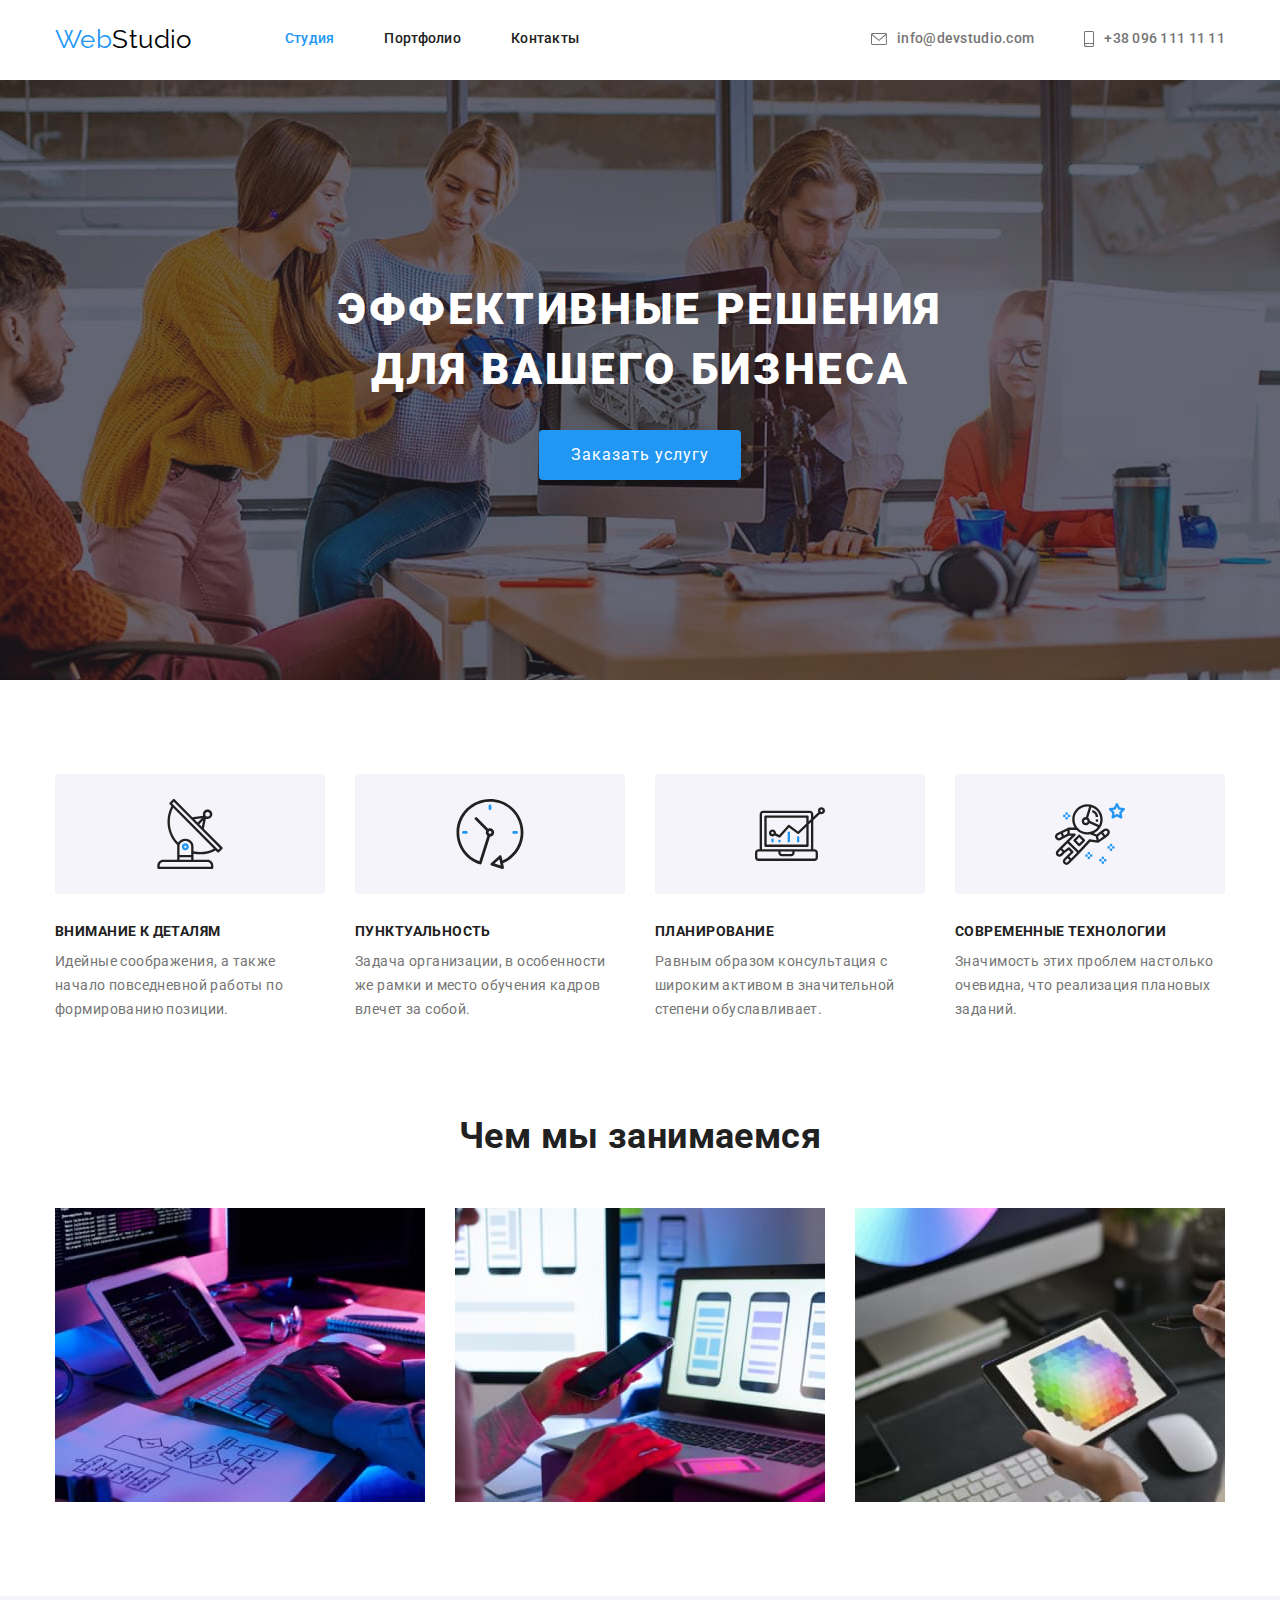
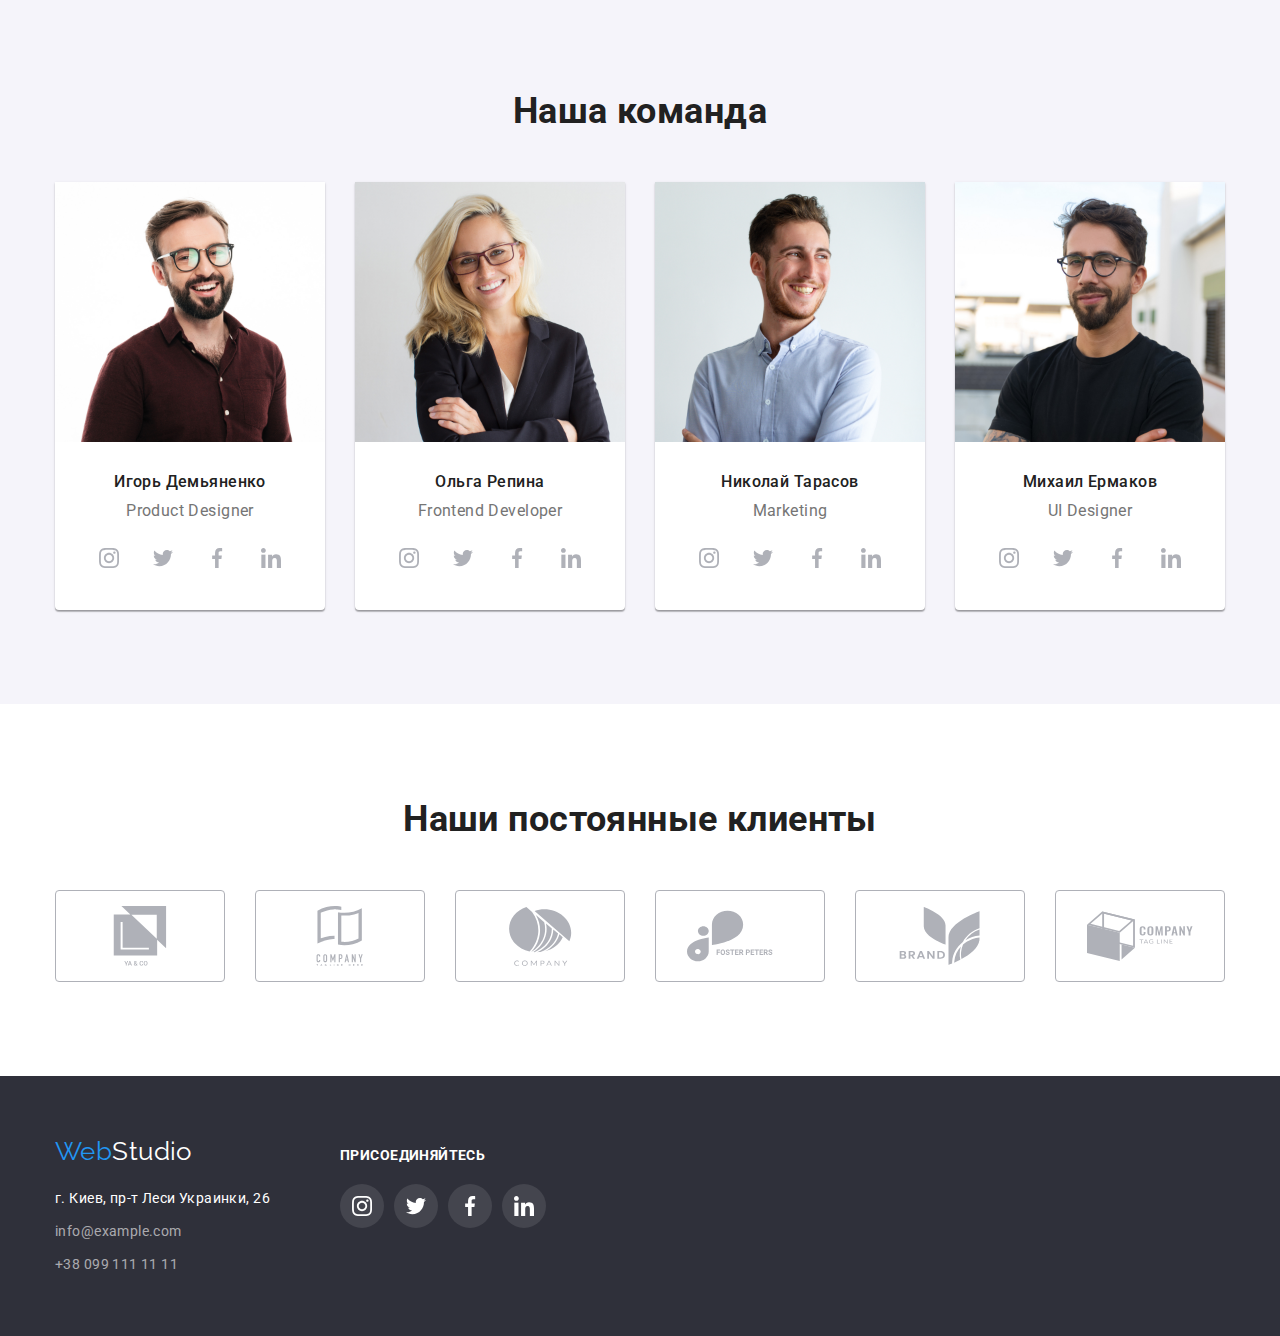
==== index.html @ 63ad3b5c "Initial commit" ====
<!DOCTYPE html>
<html lang="ru">
	<head>
		<meta charset="UTF-8" />
		<meta http-equiv="X-UA-Compatible" content="IE=edge" />
		<meta name="viewport" content="width=device-width, initial-scale=1.0" />
		<title>Document</title>
		<link rel="preconnect" href="https://fonts.googleapis.com" />
		<link rel="preconnect" href="https://fonts.gstatic.com" crossorigin />
		<link
			href="https://fonts.googleapis.com/css2?family=Montserrat:wght@300;700&family=Raleway:wght@700&family=Roboto:wght@400;500;700;900&display=swap"
			rel="stylesheet"
		/>
		<link rel="stylesheet" href="https://cdn.jsdelivr.net/npm/modern-normalize@1.0.0/modern-normalize.min.css" />
		<link rel="stylesheet" href="./css/styles.css" />
	</head>

	<body>
		<!-- HEADER -->
		<header class="page-header">
			<div class="container page-header-container">
				<nav class="page-nav">
					<a class="logo link" href="./index.html">Web<sp class="logo-black">Studio</sp> </a>

					<ul class="menu list">
						<li class="menu-item">
							<a class="menu-link current link" href="./index.html">Студия</a>
						</li>
						<li class="menu-item">
							<a class="menu-link link" href="./portfolio.html">Портфолио</a>
						</li>
						<li class="menu-item">
							<a class="menu-link link" href="">Контакты</a>
						</li>
					</ul>
				</nav>
				<!-- ======== -->
				<ul class="menu list">
					<li class="menu-item">
						<a class="menu-link contact link" href="mailto:info@devstudio.com">
							<svg class="menu-link-icon" width="16px" height="12px">
								<use href="./images/sprite.svg#icon-envelope"></use>
							</svg>
							info@devstudio.com</a
						>
					</li>
					<li class="menu-item">
						<a class="menu-link contact link" href="tel:+380961111111">
							<svg class="menu-link-icon" width="10px" height="16px">
								<use href="./images/sprite.svg#icon-smartphone"></use>
							</svg>
							+38 096 111 11 11</a
						>
					</li>
				</ul>
			</div>
		</header>

		<!-- MAIN  -->

		<main>
			<!-- H E R O -->
			<section class="hero">
				<div class="container">
					<h1 class="hero-title">Эффективные решения для вашего бизнеса</h1>

					<button class="hero-btn" type="button">Заказать услугу</button>
				</div>
			</section>

			<!-- LIST SPECIAL and OFFER -->

			<section class="section">
				<div class="container">
					<h2 class="visually-hidden">Особенности</h2>
					<ul class="special-list list">
						<li class="special-item">
							<div class="special-link">
								<svg class="special-link-icon" width="270px" height="120px">
									<use href="./images/sprite.svg#icon-antenna-1"></use>
								</svg>
							</div>
							<h3 class="special-title">Внимание к деталям</h3>
							<p class="special-text">
								Идейные соображения, а также начало повседневной работы по формированию позиции.
							</p>
						</li>
						<li class="special-item">
							<div class="special-link">
								<svg class="special-link-icon" width="270px" height="120px">
									<use href="./images/sprite.svg#icon-clock-1"></use>
								</svg>
							</div>
							<h3 class="special-title">Пунктуальность</h3>
							<p class="special-text">
								Задача организации, в особенности же рамки и место обучения кадров влечет за собой.
							</p>
						</li>
						<li class="special-item">
							<div class="special-link">
								<svg class="special-link-icon" width="270px" height="120px">
									<use href="./images/sprite.svg#icon-diagram-1"></use>
								</svg>
							</div>
							<h3 class="special-title">Планирование</h3>
							<p class="special-text">
								Равным образом консультация с широким активом в значительной степени обуславливает.
							</p>
						</li>
						<li class="special-item">
							<div class="special-link">
								<svg class="special-link-icon" width="270px" height="120px">
									<use href="./images/sprite.svg#icon-astronaut-1"></use>
								</svg>
							</div>
							<h3 class="special-title">Современные технологии</h3>
							<p class="special-text">Значимость этих проблем настолько очевидна, что реализация плановых заданий.</p>
						</li>
					</ul>
				</div>
			</section>

			<section class="section about">
				<div class="container">
					<h2 class="section-title">Чем мы занимаемся</h2>
					<ul class="offer-list list">
						<li class="offer-item">
							<img
								src="./images/staff/box1.jpg"
								alt="человек работает с планшетом и компьютером"
								width="370"
								height="294"
							/>
						</li>
						<li class="offer-item">
							<img src="./images/staff/box2.jpg" alt="человек работает с ноутом и телефоном" width="370" height="294" />
						</li>
						<li class="offer-item">
							<img
								src="./images/staff/box3.jpg"
								alt="человек работает с графическим редактором"
								width="370"
								height="294"
							/>
						</li>
					</ul>
				</div>
			</section>

			<!-- LIST TEAM -->

			<section class="section team">
				<div class="container">
					<h2 class="section-title">Наша команда</h2>
					<ul class="team-list list">
						<li class="team-item">
							<img src="./images/emploement/empl01.jpg" alt="фото Игорь Демьяненко" width="270" height="260" />
							<h3 class="team-man">Игорь Демьяненко</h3>
							<p class="team-spec">Product Designer</p>

							<ul class="team-social-list list">
								<li class="team-social-item">
									<a class="team-social-link link" href="">
										<svg class="team-social-icon">
											<use href="./images/sprite.svg#icon-instagram-2"></use>
										</svg>
									</a>
								</li>
								<li>
									<a class="team-social-link link" href="">
										<svg class="team-social-icon">
											<use href="./images/sprite.svg#icon-twitter-1"></use>
										</svg>
									</a>
								</li>
								<li>
									<a class="team-social-link link" href="">
										<svg class="team-social-icon">
											<use href="./images/sprite.svg#icon-facebook-1"></use>
										</svg>
									</a>
								</li>
								<li>
									<a class="team-social-link link" href="">
										<svg class="team-social-icon">
											<use href="./images/sprite.svg#icon-linkedin-1"></use>
										</svg>
									</a>
								</li>
							</ul>
						</li>

						<li class="team-item">
							<img src="./images/emploement/empl02.jpg" alt="фото Ольга Репина" width="270" height="260" />
							<h3 class="team-man">Ольга Репина</h3>
							<p class="team-spec">Frontend Developer</p>
							<ul class="team-social-list list">
								<li class="team-social-item">
									<a class="team-social-link link" href="">
										<svg class="team-social-icon">
											<use href="./images/sprite.svg#icon-instagram-2"></use>
										</svg>
									</a>
								</li>
								<li>
									<a class="team-social-link link" href="">
										<svg class="team-social-icon">
											<use href="./images/sprite.svg#icon-twitter-1"></use>
										</svg>
									</a>
								</li>
								<li>
									<a class="team-social-link link" href="">
										<svg class="team-social-icon">
											<use href="./images/sprite.svg#icon-facebook-1"></use>
										</svg>
									</a>
								</li>
								<li>
									<a class="team-social-link link" href="">
										<svg class="team-social-icon">
											<use href="./images/sprite.svg#icon-linkedin-1"></use>
										</svg>
									</a>
								</li>
							</ul>
						</li>
						<li class="team-item">
							<img src="./images/emploement/empl03.jpg" alt="фото Николай Тарасов" width="270" height="260" />
							<h3 class="team-man">Николай Тарасов</h3>
							<p class="team-spec">Marketing</p>
							<ul class="team-social-list list">
								<li class="team-social-item">
									<a class="team-social-link link" href="">
										<svg class="team-social-icon">
											<use href="./images/sprite.svg#icon-instagram-2"></use>
										</svg>
									</a>
								</li>
								<li>
									<a class="team-social-link link" href="">
										<svg class="team-social-icon">
											<use href="./images/sprite.svg#icon-twitter-1"></use>
										</svg>
									</a>
								</li>
								<li>
									<a class="team-social-link link" href="">
										<svg class="team-social-icon">
											<use href="./images/sprite.svg#icon-facebook-1"></use>
										</svg>
									</a>
								</li>
								<li>
									<a class="team-social-link link" href="">
										<svg class="team-social-icon">
											<use href="./images/sprite.svg#icon-linkedin-1"></use>
										</svg>
									</a>
								</li>
							</ul>
						</li>
						<li class="team-item">
							<img src="./images/emploement/empl04.jpg" alt="фото Михаил Ермаков" width="270" height="260" />
							<h3 class="team-man">Михаил Ермаков</h3>
							<p class="team-spec">UI Designer</p>
							<ul class="team-social-list list">
								<li class="team-social-item">
									<a class="team-social-link link" href="">
										<svg class="team-social-icon">
											<use href="./images/sprite.svg#icon-instagram-2"></use>
										</svg>
									</a>
								</li>
								<li>
									<a class="team-social-link link" href="">
										<svg class="team-social-icon">
											<use href="./images/sprite.svg#icon-twitter-1"></use>
										</svg>
									</a>
								</li>
								<li>
									<a class="team-social-link link" href="">
										<svg class="team-social-icon">
											<use href="./images/sprite.svg#icon-facebook-1"></use>
										</svg>
									</a>
								</li>
								<li>
									<a class="team-social-link link" href="">
										<svg class="team-social-icon">
											<use href="./images/sprite.svg#icon-linkedin-1"></use>
										</svg>
									</a>
								</li>
							</ul>
						</li>
					</ul>
				</div>
			</section>

			<section class="section">
				<div class="container">
					<h2 class="section-title">Наши постоянные клиенты</h2>
					<ul class="clients-list list">
						<li class="clients-item-">
							<a class="clients-link" href="">
								<svg class="clients-icon">
									<use href="./images/sprite.svg#icon-group"></use>
								</svg>
							</a>
						</li>
						<li class="clients-item-">
							<a class="clients-link" href="">
								<svg class="clients-icon">
									<use href="./images/sprite.svg#icon-group-1"></use>
								</svg>
							</a>
						</li>
						<li class="clients-item-">
							<a class="clients-link" href="">
								<svg class="clients-icon">
									<use href="./images/sprite.svg#icon-group-2"></use>
								</svg>
							</a>
						</li>
						<li class="clients-item-">
							<a class="clients-link" href="">
								<svg class="clients-icon">
									<use href="./images/sprite.svg#icon-group-3"></use>
								</svg>
							</a>
						</li>
						<li class="clients-item-">
							<a class="clients-link" href="">
								<svg class="clients-icon">
									<use href="./images/sprite.svg#icon-group-4"></use>
								</svg>
							</a>
						</li>
						<li class="clients-item-">
							<a class="clients-link" href="">
								<svg class="clients-icon">
									<use href="./images/sprite.svg#icon-group6"></use>
								</svg>
							</a>
						</li>
					</ul>
				</div>
			</section>
		</main>

		<!-- FOOTER -->

		<footer class="footer">
			<div class="container footer-address-social">
				<div>
					<a class="logo link" href="./index.html">Web<sp class="logo-white">Studio</sp> </a>
					<address>
						<ul class="list">
							<li class="footer-link">
								<a
									class="adress-linkmap link"
									href="https://goo.gl/maps/qfytmngrcNCvskHWA"
									target="_blank"
									rel="noopener noreferer"
									>г. Киев, пр-т Леси Украинки, 26</a
								>
							</li>
							<li class="footer-link">
								<a class="adress-link link" href="mailto:info@example.com">info@example.com</a>
							</li>
							<li class="footer-link">
								<a class="adress-link link" href="tel:+380991111111">+38 099 111 11 11</a>
							</li>
						</ul>
					</address>
				</div>

				<div class="social">
					<h3 class="social-title">присоединяйтесь</h3>
					<ul class="social-list list">
						<li class="social-item">
							<a class="social-link link" href="">
								<svg class="social-item-logo">
									<use href="./images/sprite.svg#icon-instagram-2"></use>
								</svg>
							</a>
						</li>
						<li class="social-item">
							<a class="social-link link" href="">
								<svg class="social-item-logo">
									<use href="./images/sprite.svg#icon-twitter-1"></use>
								</svg>
							</a>
						</li>
						<li class="social-item">
							<a class="social-link link" href="">
								<svg class="social-item-logo">
									<use href="./images/sprite.svg#icon-facebook-1"></use>
								</svg>
							</a>
						</li>
						<li class="social-item">
							<a class="social-link link" href="">
								<svg class="social-item-logo">
									<use href="./images/sprite.svg#icon-linkedin-1"></use>
								</svg>
							</a>
						</li>
					</ul>
				</div>
			</div>
		</footer>
	</body>

	<!--  -->
</html>
---- css/styles.css ----
/* ====== Variables========================== */

:root {
	--primery-text-color: #212121;
	--secondary-text-color: #757575;
	--third-text-color: #ffffff;
	--accent-color: #2196f3;
	--primery-backgraund-color: #ffffff;
	--secondary-backgraund-color: #2f303a;
	--third-backgraund-color: #f5f4fa;
	--fours-text-color: #afb1b8;
	--icon-bg-color: rgba(255, 255, 255, 0.1);
}

/* =========== Reseting Geometry and Styles ========== */
h1,
h2,
h3,
h4,
p {
	margin-top: 0;
	margin-bottom: 0;
}

ul,
ol {
	margin-top: 0;
	margin-bottom: 0;
	padding-left: 0;
}

img {
	display: block;
}

button {
	cursor: pointer;
	border: none;
}

.list {
	list-style: none;
}
.link {
	text-decoration: none;
}

/* ======== General Styles ============================== */

body {
	font-family: "Roboto", sans-serif;
	font-size: 14px;
	letter-spacing: 0.03em;
	color: var(--primery-text-color);
	background-color: var(--primery-backgraund-color);
}

.dark-box {
	background-color: var(--secondary-backgraund-color);
}

.grey-box {
	background-color: var(--third-backgraund-color);
}

.container {
	width: 1200px;
	margin-left: auto;
	margin-right: auto;
	padding-left: 15px;
	padding-right: 15px;
}

.section {
	padding-top: 94px;
	padding-bottom: 94px;
}

/* =======HEADER=================== */

.logo-black {
	color: black;
}

.logo-white {
	color: var(--third-text-color);
}

.logo {
	/* outline: 1px solid red; */
	margin-right: 93px;
	font-family: "Raleway";
	font-size: 26px;
	line-height: 1.19;
	color: var(--accent-color);
}

.page-header {
	padding-top: 24px;
	padding-bottom: 25px;
}
.page-header-container {
	display: flex;
	align-items: center;
	justify-content: space-between;
}

.page-nav {
	display: flex;
}

.menu {
	display: flex;
	align-items: center;
}

.menu-link {
	display: flex;
	align-items: center;
	margin-left: auto;
	font-weight: 500;
	line-height: 1.14;
	letter-spacing: 0.02em;
	color: var(--primery-text-color);
}

.menu-link:not(:last-child),
.menu-item:not(:last-child) {
	margin-right: 50px;
}

.contact {
	color: var(--secondary-text-color);
}

.menu-item .current,
.menu-link:hover,
.menu-link:focus {
	color: var(--accent-color);
}

.menu-link-icon {
	margin-right: 10px;
	fill: currentColor;
}

.border {
	border-top: 1px solid #ececec;
}

/* ==========HERO================ */

.hero {
	margin-left: auto;
	margin-right: auto;
	padding-top: 200px;
	padding-bottom: 200px;
	text-align: center;
	background-image: linear-gradient(to right, rgba(47, 48, 58, 0.4), rgba(47, 48, 58, 0.4)),
		url("../images/hero/hero.jpg");
	background-color: var(--secondary-backgraund-color);
	max-width: 1600px;
	background-repeat: no-repeat;
	background-position: center;
	background-size: cover;
}

.hero-title {
	margin-left: auto;
	margin-right: auto;
	width: 696px;
	font-weight: 900;
	font-size: 44px;
	line-height: 1.36;
	letter-spacing: 0.06em;
	text-transform: uppercase;
	color: var(--third-text-color);
}

.hero-btn {
	padding-top: 10px;
	padding-bottom: 10px;
	padding-right: 32px;
	padding-left: 32px;
	margin-top: 30px;
	font-size: 16px;
	line-height: 1.88;
	letter-spacing: 0.06em;
	background: var(--accent-color);
	color: var(--third-text-color);
	box-shadow: 0px 4px 4px rgba(0, 0, 0, 0.15);
	border-radius: 4px;
}

.hero-btn:active {
	background-color: #188ce8;
	box-shadow: 0px 4px 4px rgba(0, 0, 0, 0.15);
	border-radius: 4px;
}

/* ========SPECIAL================ */

.visually-hidden {
	position: absolute;
	width: 1px;
	height: 1px;
	margin: -1px;
	border: 0;
	padding: 0;

	white-space: nowrap;
	clip-path: inset(100%);
	clip: rect(0 0 0 0);
	overflow: hidden;
}

.special-list {
	display: flex;
	flex-wrap: wrap;
	gap: 30px;
	/* margin-bottom: 94px; */
}

.special-item {
	flex-basis: calc((100% - 90px) / 4);
}
.special-title {
	margin-bottom: 10px;
	font-size: 14px;
	line-height: 1.14;
	text-transform: uppercase;
}

.special-text {
	line-height: 1.71;
	font-style: normal;
	color: var(--secondary-text-color);
}

.special-link {
	display: flex;
	flex-wrap: wrap;
	align-content: center;
	justify-content: center;
	height: 120px;
	background: var(--third-backgraund-color);
	border-radius: 4px;
	margin-bottom: 30px;
}

.special-link-icon {
	display: flex;
	flex-wrap: wrap;
	width: 70px;
	height: 70px;
}
/* ==============LIST OFFER=========== */

.about {
	padding-top: 0px;
}

.offer-list {
	display: flex;
	gap: 30px;
	/* outline: 1px solid red; */
}

.offer-item {
	flex-basis: calc((100% - 60px) / 3);
}
/* ==============TEAM================ */

.team {
	background-color: var(--third-backgraund-color);
}

.section-title {
	margin-bottom: 50px;
	font-size: 36px;
	line-height: 1.17;
	text-align: center;
}

.team-list {
	display: flex;
	flex-wrap: wrap;
	gap: 30px;
	/* outline: 1px solid red; */
}

.team-item {
	background-color: var(--primery-backgraund-color);
	flex-basis: calc((100% - 90px) / 4);
	box-shadow: 0px 1px 3px rgba(0, 0, 0, 0.12), 0px 1px 1px rgba(0, 0, 0, 0.14), 0px 2px 1px rgba(0, 0, 0, 0.2);
	border-radius: 0px 0px 4px 4px;
}

.team-man {
	padding-top: 30px;
	font-weight: 500;
	font-size: 16px;
	line-height: 1.19;
	text-align: center;
}

.team-spec {
	margin-top: 10px;
	margin-bottom: 16px;
	/* padding-bottom: 30px; */
	font-size: 16px;
	line-height: 1.19;
	text-align: center;
	color: var(--secondary-text-color);
}

.team-social-list {
	display: flex;
	gap: 10px;
	justify-content: center;
	margin: 0px;
	padding-bottom: 30px;
}

.team-social-link {
	/* outline: 1px solid red; */
	display: flex;
	width: 44px;
	height: 44px;
	border-radius: 50%;
	justify-content: center;
	align-items: center;
	fill: var(--fours-text-color);
}

.team-social-icon {
	width: 20px;
	height: 20px;
}

.team-social-link:hover,
.team-social-link:focus {
	fill: var(--primery-backgraund-color);
	background-color: var(--accent-color);
}

/* ========ПОСТОЯННЫЕ КЛИЕНТЫ=========== */

.clients-list {
	/* outline: 1px solid teal; */
	display: flex;
	gap: 30px;
	justify-content: center;
}

.clients-link {
	display: flex;
	width: 170px;
	height: 92px;
	justify-content: center;
	align-items: center;
	fill: var(--fours-text-color);
	border-radius: 4px;
	border: 1px solid var(--fours-text-color);
}

.clients-icon {
	width: 106px;
	height: 60px;
	/* outline: 1px solid teal; */
}

.clients-link:hover,
.clients-link:focus {
	fill: var(--accent-color);
	border: 1px solid var(--accent-color);
}

/* =============FOOTER================= */

.footer .logo {
	display: block;
	margin-right: 0px;
	margin-bottom: 20px;
}

.footer {
	padding-top: 60px;
	padding-bottom: 59px;
	background-color: var(--secondary-backgraund-color);
}

.footer-link:not(:last-child) {
	display: block;
	margin-bottom: 9px;
}

.adress-linkmap {
	font-style: normal;
	line-height: 1.71;
	color: var(--third-text-color);
}

.adress-link {
	font-style: normal;
	line-height: 1.71;
	color: rgba(255, 255, 255, 0.6);
}

.adress-link:hover,
.adress-link:focus {
	color: var(--accent-color);
}

/* ---------------------------- */
.footer-address-social {
	display: flex;
	align-items: baseline;
}

.social {
	margin-left: 70px;
}

.social-title {
	margin-bottom: 20px;
	font-size: 14px;
	line-height: 1.14;
	text-transform: uppercase;
	font-style: normal;
	color: var(--third-text-color);
}

.social-list {
	display: flex;
	flex-wrap: wrap;
	align-items: center;
	justify-content: center;
	gap: 10px;
}

.social-link {
	width: 44px;
	height: 44px;
	border-radius: 50%;
	display: flex;
	flex-wrap: wrap;
	align-content: center;
	justify-content: center;
	fill: var(--third-text-color);
}

.social-item {
	display: flex;
	flex-wrap: wrap;
	width: 44px;
	height: 44px;
	border-radius: 50%;
	background: var(--icon-bg-color);
}

.social-item-logo {
	width: 20px;
	height: 20px;
}

.social-link:hover,
.social-link:focus {
	background: var(--accent-color);
}

/* =============PORTFOLIO============= */

.portfolio-filtr {
	display: flex;
	flex-wrap: wrap;
	justify-content: center;
	margin-bottom: 50px;
	outline: #757575;
}

.portfolio-filtr-item:not(:last-child) {
	margin-right: 8px;
}

.portfolio-filtr .current {
	color: var(--third-text-color);
	background: var(--accent-color);

	/* box-shadow: 0px 3px 1px rgba(0, 0, 0, 0, 0px 1px 2px rgba(0, 0, 0, 0.08), 0px 22px rgba(0, 0, 0, 0.12); */
	/* border-radius: 4px; */
}

.portfolio-btn {
	padding: 6px 22px;
	font-family: "Roboto";
	font-style: normal;
	font-weight: 500;
	font-size: 16px;
	line-height: 1.62;
	text-align: center;
	letter-spacing: 0.03em;
	background: var(--third-backgraund-color);
	border-radius: 4px;
}

.portfolio-btn:hover,
.portfolio-btn:focus {
	background: var(--accent-color);
	color: var(--third-text-color);

	box-shadow: 0px 3px 1px rgba(0, 0, 0, 0.1), 0px 1px 2px rgba(0, 0, 0, 0.08), 0px 2px 2px rgba(0, 0, 0, 0.12);
	border-radius: 4px;
}

.portfolio-list {
	display: flex;
	flex-wrap: wrap;
	gap: 30px;
}

.portfolio-link-items {
	width: calc((100% - 60px) / 3);
	border: 1px solid #ececec;
}

.portfolio-name {
	padding-top: 20px;
	padding-left: 24px;
	margin-bottom: 2px;
	font-size: 18px;
	line-height: 2;
	letter-spacing: 0.06em;
	color: var(--primery-text-color);
}

.portfolio-namefiltr {
	padding-bottom: 20px;
	padding-left: 24px;
	font-size: 16px;
	line-height: 1.88;
	color: var(--secondary-text-color);
}

.portfolio-link {
	display: block;
	max-width: 100%;
	background-color: var(--primery-backgraund-color);
}

.portfolio-link:hover,
.portfolio-link:focus {
	box-shadow: 0px 1px 1px rgba(0, 0, 0, 0.12), 0px 4px 4px rgba(0, 0, 0, 0.06), 1px 4px 6px rgba(0, 0, 0, 0.16);
}
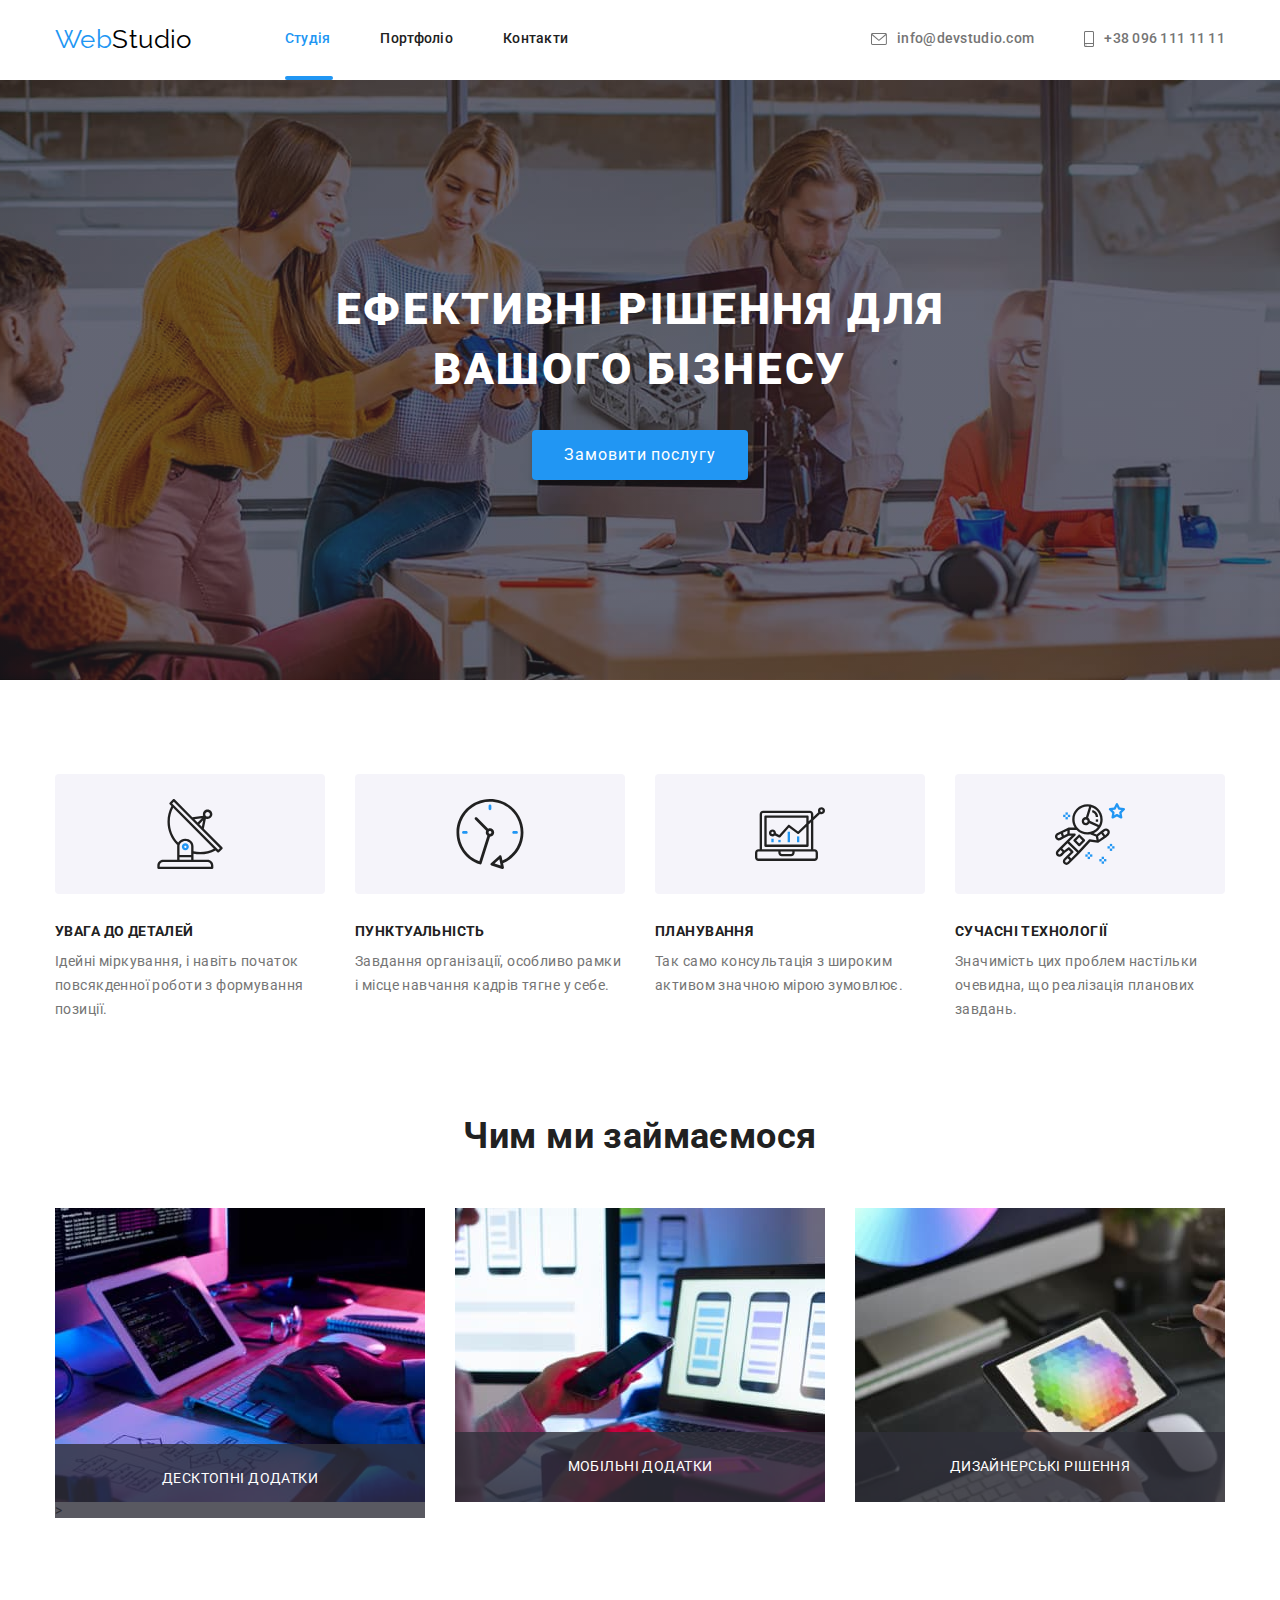
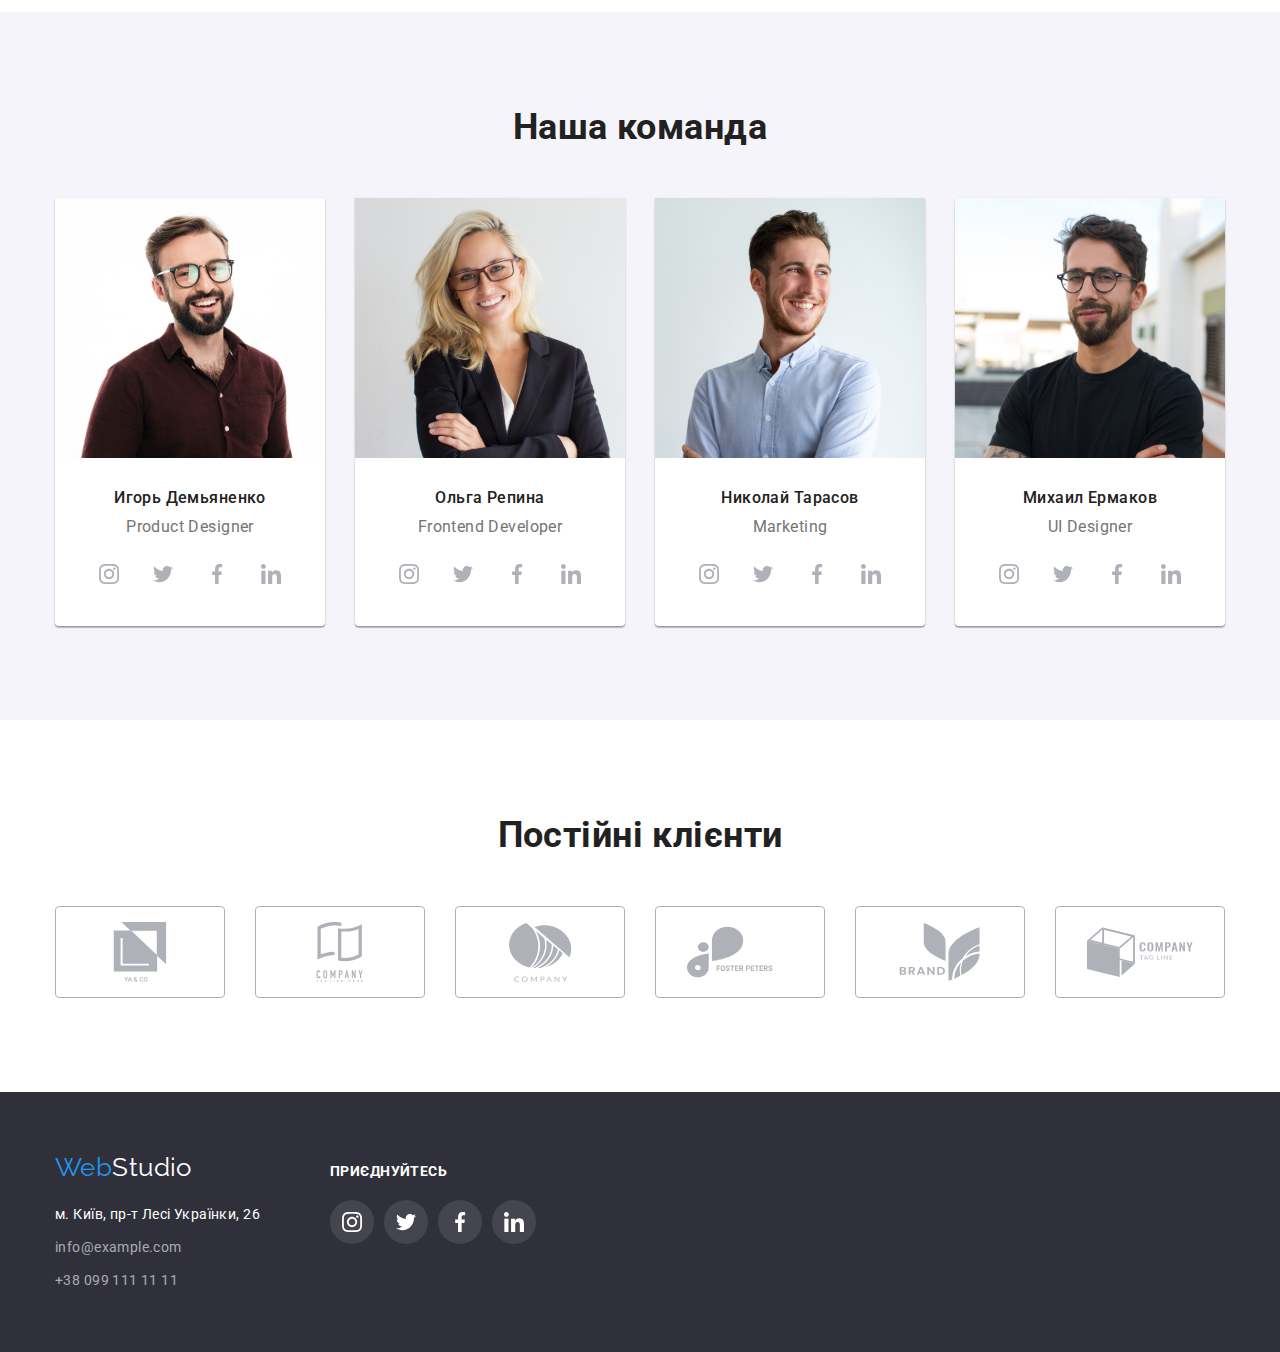
==== commit 66846a28: "HW-5" ====
--- a/index.html
+++ b/index.html
@@ -24,13 +24,13 @@
 
 					<ul class="menu list">
 						<li class="menu-item">
-							<a class="menu-link current link" href="./index.html">Студия</a>
+							<a class="menu-link current link" href="./index.html">Студія</a>
 						</li>
 						<li class="menu-item">
-							<a class="menu-link link" href="./portfolio.html">Портфолио</a>
+							<a class="menu-link link" href="./portfolio.html">Портфоліо</a>
 						</li>
 						<li class="menu-item">
-							<a class="menu-link link" href="">Контакты</a>
+							<a class="menu-link link" href="">Контакти</a>
 						</li>
 					</ul>
 				</nav>
@@ -62,9 +62,9 @@
 			<!-- H E R O -->
 			<section class="hero">
 				<div class="container">
-					<h1 class="hero-title">Эффективные решения для вашего бизнеса</h1>
-
-					<button class="hero-btn" type="button">Заказать услугу</button>
+					<h1 class="hero-title">Ефективні рішення для вашого бізнесу</h1>
+
+					<button class="hero-btn" data-modal-open type="button">Замовити послугу</button>
 				</div>
 			</section>
 
@@ -80,10 +80,8 @@
 									<use href="./images/sprite.svg#icon-antenna-1"></use>
 								</svg>
 							</div>
-							<h3 class="special-title">Внимание к деталям</h3>
-							<p class="special-text">
-								Идейные соображения, а также начало повседневной работы по формированию позиции.
-							</p>
+							<h3 class="special-title">УВАГА ДО ДЕТАЛЕЙ</h3>
+							<p class="special-text">Ідейні міркування, і навіть початок повсякденної роботи з формування позиції.</p>
 						</li>
 						<li class="special-item">
 							<div class="special-link">
@@ -91,10 +89,8 @@
 									<use href="./images/sprite.svg#icon-clock-1"></use>
 								</svg>
 							</div>
-							<h3 class="special-title">Пунктуальность</h3>
-							<p class="special-text">
-								Задача организации, в особенности же рамки и место обучения кадров влечет за собой.
-							</p>
+							<h3 class="special-title">ПУНКТУАЛЬНІСТЬ</h3>
+							<p class="special-text">Завдання організації, особливо рамки і місце навчання кадрів тягне у себе.</p>
 						</li>
 						<li class="special-item">
 							<div class="special-link">
@@ -102,10 +98,8 @@
 									<use href="./images/sprite.svg#icon-diagram-1"></use>
 								</svg>
 							</div>
-							<h3 class="special-title">Планирование</h3>
-							<p class="special-text">
-								Равным образом консультация с широким активом в значительной степени обуславливает.
-							</p>
+							<h3 class="special-title">ПЛАНУВАННЯ</h3>
+							<p class="special-text">Так само консультація з широким активом значною мірою зумовлює.</p>
 						</li>
 						<li class="special-item">
 							<div class="special-link">
@@ -113,8 +107,8 @@
 									<use href="./images/sprite.svg#icon-astronaut-1"></use>
 								</svg>
 							</div>
-							<h3 class="special-title">Современные технологии</h3>
-							<p class="special-text">Значимость этих проблем настолько очевидна, что реализация плановых заданий.</p>
+							<h3 class="special-title">СУЧАСНІ ТЕХНОЛОГІЇ</h3>
+							<p class="special-text">Значимість цих проблем настільки очевидна, що реалізація планових завдань.</p>
 						</li>
 					</ul>
 				</div>
@@ -122,26 +116,26 @@
 
 			<section class="section about">
 				<div class="container">
-					<h2 class="section-title">Чем мы занимаемся</h2>
+					<h2 class="section-title">Чим ми займаємося</h2>
 					<ul class="offer-list list">
 						<li class="offer-item">
-							<img
-								src="./images/staff/box1.jpg"
-								alt="человек работает с планшетом и компьютером"
-								width="370"
-								height="294"
-							/>
+							<div class="ofer-thumb">
+								<img src="./images/staff/box1.jpg" alt="Десктопні додатки" width="370" height="294" />
+								<p class="ofer-overlay">Десктопні додатки</p>
+								>
+							</div>
 						</li>
 						<li class="offer-item">
-							<img src="./images/staff/box2.jpg" alt="человек работает с ноутом и телефоном" width="370" height="294" />
+							<div class="ofer-thumb">
+								<img src="./images/staff/box2.jpg" alt="Мобільні додатки" width="370" height="294" />
+								<p class="ofer-overlay">Мобільні додатки</p>
+							</div>
 						</li>
 						<li class="offer-item">
-							<img
-								src="./images/staff/box3.jpg"
-								alt="человек работает с графическим редактором"
-								width="370"
-								height="294"
-							/>
+							<div class="ofer-thumb">
+								<img src="./images/staff/box3.jpg" alt="Дизайнерські рішення" width="370" height="294" />
+								<p class="ofer-overlay">Дизайнерські рішення</p>
+							</div>
 						</li>
 					</ul>
 				</div>
@@ -301,7 +295,7 @@
 
 			<section class="section">
 				<div class="container">
-					<h2 class="section-title">Наши постоянные клиенты</h2>
+					<h2 class="section-title">Постійні клієнти</h2>
 					<ul class="clients-list list">
 						<li class="clients-item-">
 							<a class="clients-link" href="">
@@ -364,7 +358,7 @@
 									href="https://goo.gl/maps/qfytmngrcNCvskHWA"
 									target="_blank"
 									rel="noopener noreferer"
-									>г. Киев, пр-т Леси Украинки, 26</a
+									>м. Київ, пр-т Лесі Українки, 26</a
 								>
 							</li>
 							<li class="footer-link">
@@ -378,7 +372,7 @@
 				</div>
 
 				<div class="social">
-					<h3 class="social-title">присоединяйтесь</h3>
+					<h3 class="social-title">приєднуйтесь</h3>
 					<ul class="social-list list">
 						<li class="social-item">
 							<a class="social-link link" href="">
@@ -412,6 +406,17 @@
 				</div>
 			</div>
 		</footer>
+
+		<div class="backdrop is-hidden" data-modal>
+			<div class="modal">
+				<button type="button" data-modal-close class="close-modal-btn">
+					<svg class="modal-close-btn-icon" width="18" height="18">
+						<use href="./images/sprite.svg#icon-close-btn"></use>
+					</svg>
+				</button>
+			</div>
+		</div>
+		<script src="./js/modal.js"></script>
 	</body>
 
 	<!--  -->
--- a/css/styles.css
+++ b/css/styles.css
@@ -10,6 +10,9 @@
 	--third-backgraund-color: #f5f4fa;
 	--fours-text-color: #afb1b8;
 	--icon-bg-color: rgba(255, 255, 255, 0.1);
+	--overlay-color: rgba(33, 150, 243, 0.9);
+	--second-overlay-color: rgba(47, 48, 58, 0.8);
+	--transithion-duration-function: 250ms cubic-bezier(0.4, 0, 0.2, 1);
 }
 
 /* =========== Reseting Geometry and Styles ========== */
@@ -96,6 +99,7 @@
 }
 
 .page-header {
+	position: relative;
 	padding-top: 24px;
 	padding-bottom: 25px;
 }
@@ -122,6 +126,7 @@
 	line-height: 1.14;
 	letter-spacing: 0.02em;
 	color: var(--primery-text-color);
+	transition: var(--transithion-duration-function);
 }
 
 .menu-link:not(:last-child),
@@ -146,6 +151,18 @@
 
 .border {
 	border-top: 1px solid #ececec;
+}
+
+.menu-item .current::after {
+	position: absolute;
+	bottom: 0;
+	display: block;
+	cursor: auto;
+	content: "";
+	width: 48px;
+	height: 4px;
+	background-color: currentColor;
+	border-radius: 2px;
 }
 
 /* ==========HERO================ */
@@ -190,6 +207,7 @@
 	color: var(--third-text-color);
 	box-shadow: 0px 4px 4px rgba(0, 0, 0, 0.15);
 	border-radius: 4px;
+	transition: background-color var(--transithion-duration-function);
 }
 
 .hero-btn:active {
@@ -268,6 +286,25 @@
 
 .offer-item {
 	flex-basis: calc((100% - 60px) / 3);
+}
+
+.ofer-thumb {
+	position: relative;
+}
+
+.ofer-overlay {
+	position: absolute;
+	bottom: 0;
+	left: 0;
+	padding-top: 27px;
+	padding-bottom: 27px;
+	width: 100%;
+	height: calc(70 / 294 * 100%);
+	line-height: 1.14;
+	text-align: center;
+	text-transform: uppercase;
+	color: var(--primery-backgraund-color);
+	background-color: var(--second-overlay-color);
 }
 /* ==============TEAM================ */
 
@@ -331,6 +368,7 @@
 	justify-content: center;
 	align-items: center;
 	fill: var(--fours-text-color);
+	transition: fill var(--transithion-duration-function), background-color var(--transithion-duration-function);
 }
 
 .team-social-icon {
@@ -362,6 +400,7 @@
 	fill: var(--fours-text-color);
 	border-radius: 4px;
 	border: 1px solid var(--fours-text-color);
+	transition: fill var(--transithion-duration-function), border var(--transithion-duration-function);
 }
 
 .clients-icon {
@@ -405,6 +444,7 @@
 	font-style: normal;
 	line-height: 1.71;
 	color: rgba(255, 255, 255, 0.6);
+	transition: var(--transithion-duration-function);
 }
 
 .adress-link:hover,
@@ -448,6 +488,7 @@
 	align-content: center;
 	justify-content: center;
 	fill: var(--third-text-color);
+	transition: background var(--transithion-duration-function);
 }
 
 .social-item {
@@ -502,6 +543,7 @@
 	letter-spacing: 0.03em;
 	background: var(--third-backgraund-color);
 	border-radius: 4px;
+	transition: background var(--transithion-duration-function), color var(--transithion-duration-function);
 }
 
 .portfolio-btn:hover,
@@ -544,6 +586,7 @@
 
 .portfolio-link {
 	display: block;
+
 	max-width: 100%;
 	background-color: var(--primery-backgraund-color);
 }
@@ -552,3 +595,86 @@
 .portfolio-link:focus {
 	box-shadow: 0px 1px 1px rgba(0, 0, 0, 0.12), 0px 4px 4px rgba(0, 0, 0, 0.06), 1px 4px 6px rgba(0, 0, 0, 0.16);
 }
+
+.portfolio-thumb {
+	position: relative;
+	overflow: hidden;
+}
+
+.overlay {
+	position: absolute;
+	top: 0;
+	left: 0;
+	padding-top: 63px;
+	padding-bottom: 63px;
+	padding-left: 24px;
+	padding-right: 24px;
+	width: 100%;
+	height: 100%;
+	overflow: auto;
+	transform: translate(0, 100%);
+	transition: transform var(--transithion-duration-function);
+	background-color: var(--overlay-color);
+	color: #ffffff;
+	font-size: 18px;
+	line-height: 1.56;
+}
+
+.portfolio-link:hover .overlay,
+.portfolio-link:focus .overlay {
+	transform: translate(0, 0);
+}
+
+/* ============MODAL WINDOW========== */
+
+.backdrop {
+	position: fixed;
+	z-index: 100;
+	top: 0;
+	left: 0;
+	width: 100%;
+	height: 100%;
+	background-color: rgba(0, 0, 0, 0.2);
+	transition: opacity var(--transithion-duration-function), visability var(--transithion-duration-function);
+}
+
+.backdrop.is-hidden {
+	opacity: 0;
+	visibility: hidden;
+	pointer-events: none;
+}
+
+.modal {
+	position: absolute;
+	top: 50%;
+	left: 50%;
+	transform: translate(-50%, -50%);
+	width: 528px;
+	height: 580px;
+	background-color: var(--primery-backgraund-color);
+}
+.close-modal-btn {
+	position: absolute;
+	top: 8px;
+	right: 8px;
+	display: flex;
+	justify-content: center;
+	align-items: center;
+	width: 30px;
+	height: 30px;
+	border-radius: 50%;
+	background-color: transparent;
+	border: 1px solid var(--primery-text-color);
+	padding: 0;
+	transition: border-color var(--tra);
+}
+
+.close-modal-btn:hover,
+.close-modal-btn:focus {
+	border-color: var(--accent-color);
+}
+
+.close-modal-btn:hover .modal-close-btn-icon,
+.close-modal-btn:focus .modal-close-btn-icon {
+	fill: var(--accent-color);
+}
